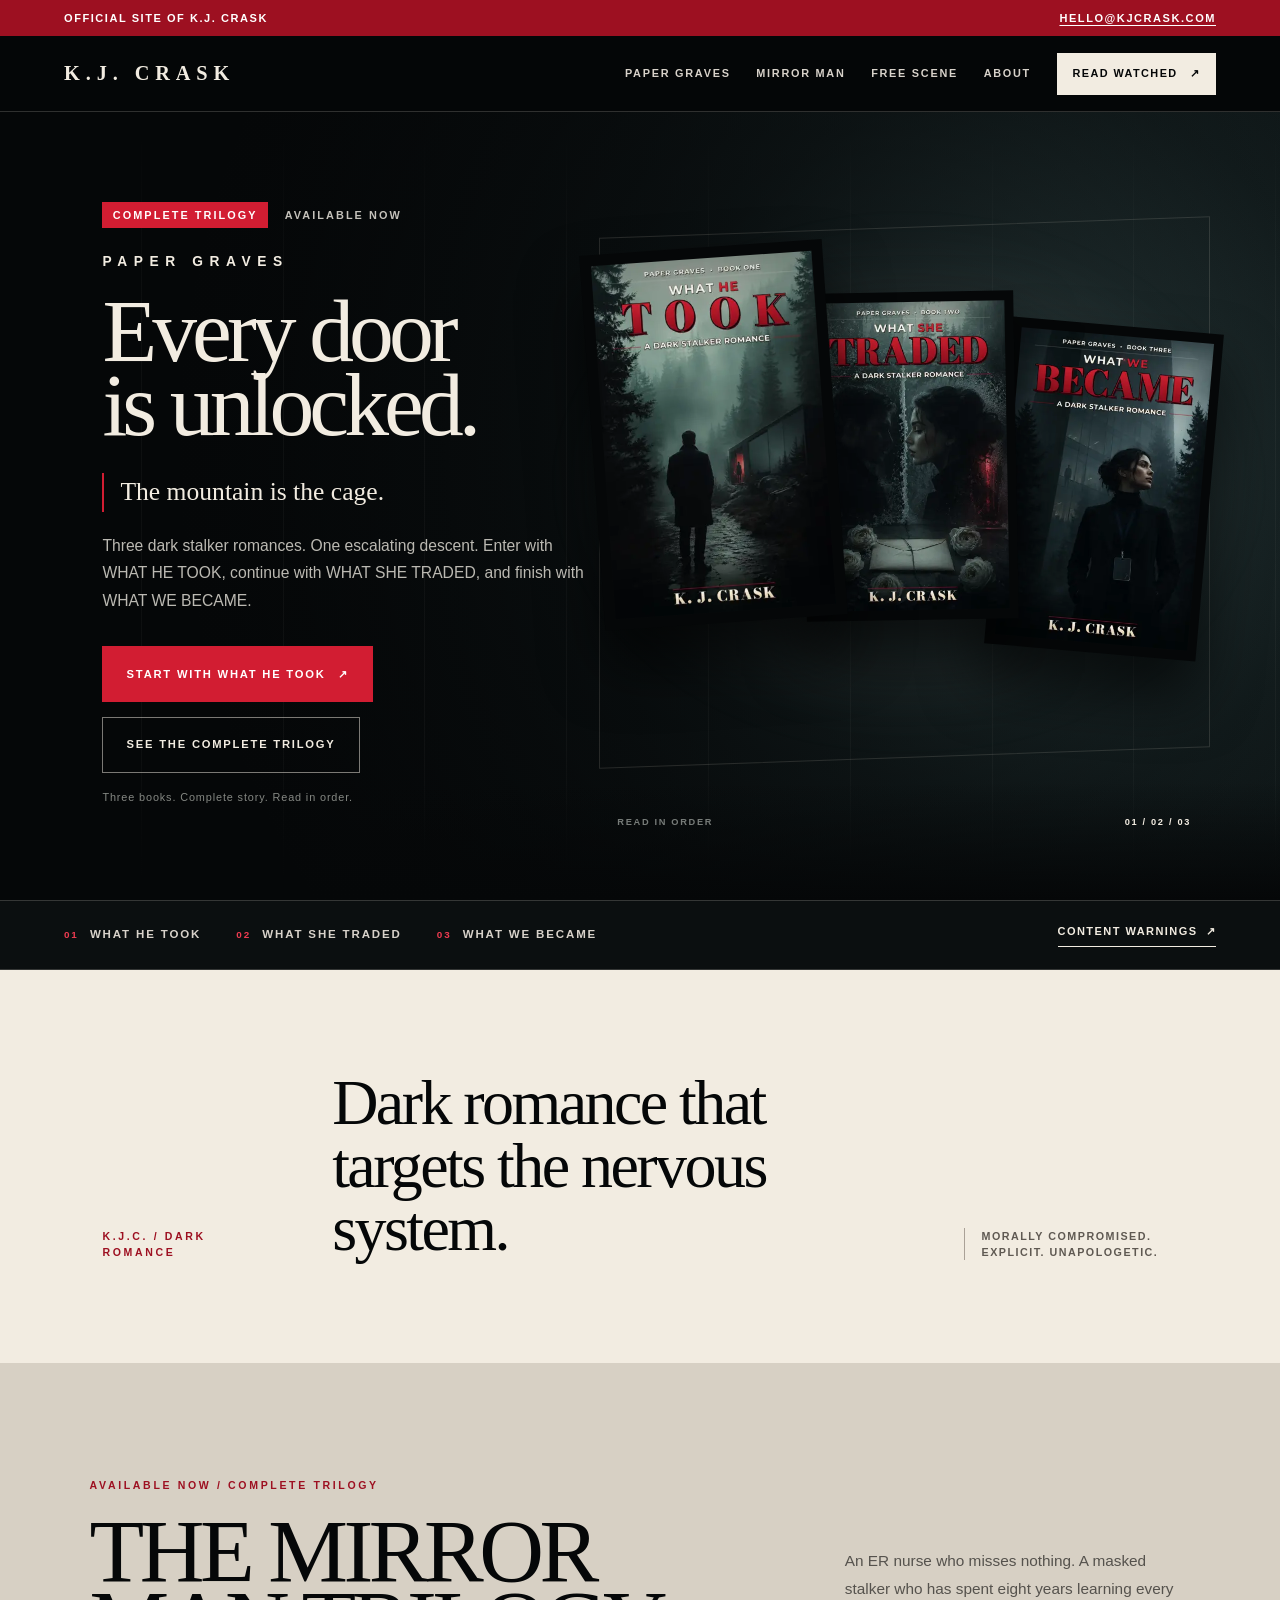
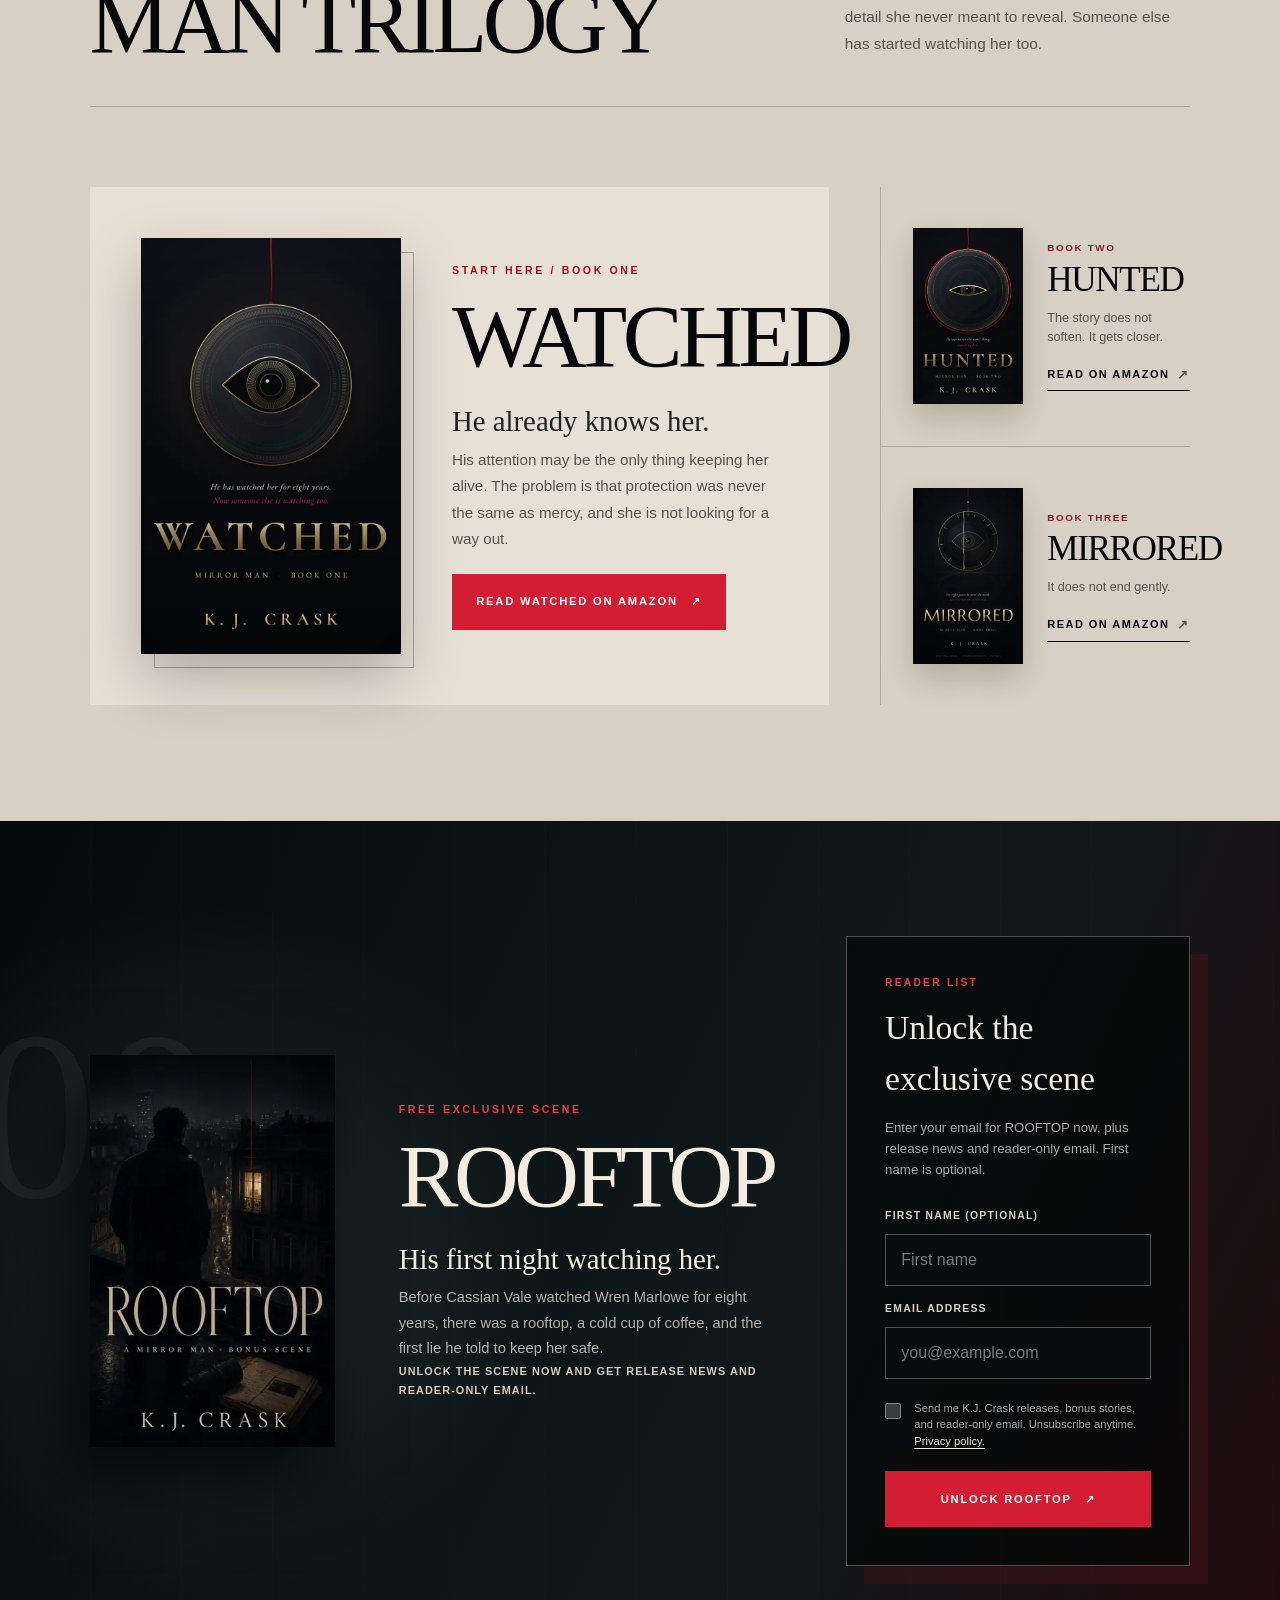
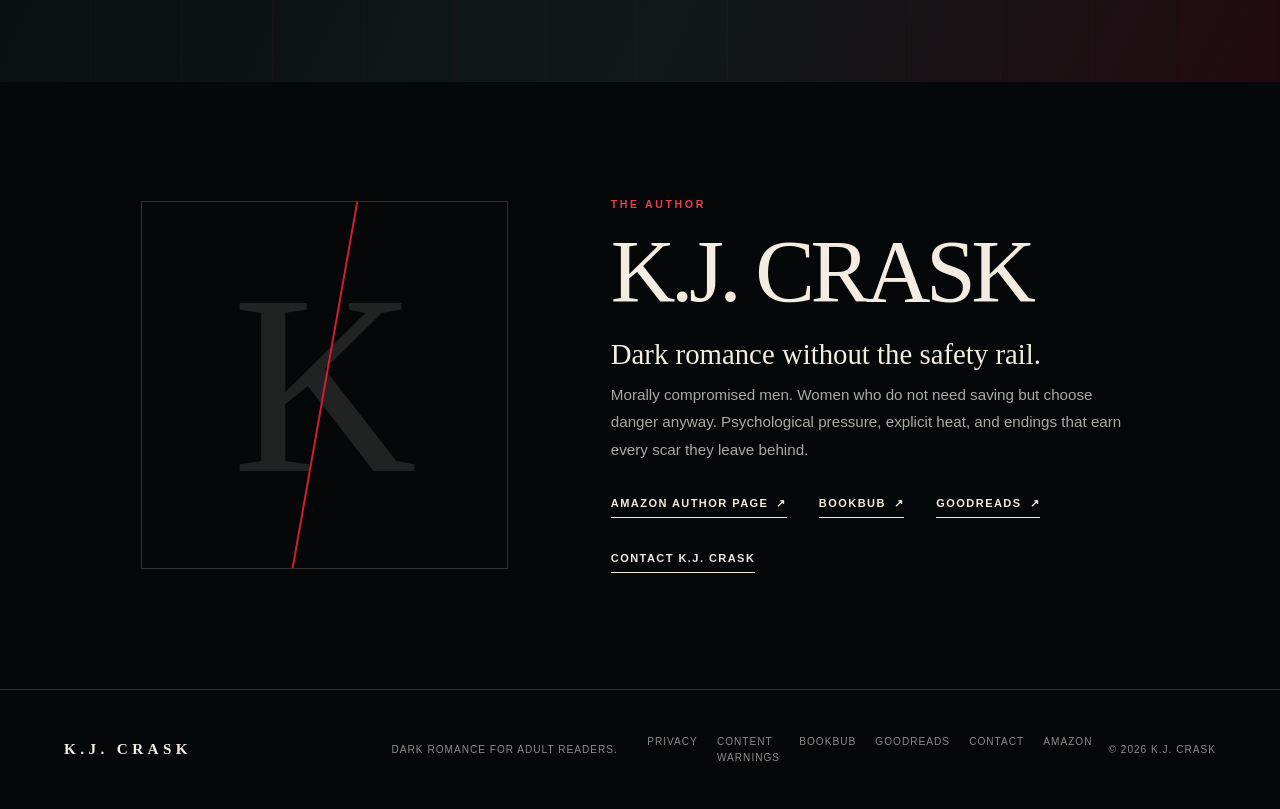
==== index.html @ 5ceb80f6 "kjcrask.com, owned build: both trilogies live, ROOFTOP signup to MailerLite, content warnings, priva" ====
<!DOCTYPE html>
<html lang="en">
<head>
<meta charset="utf-8">
<meta name="viewport" content="width=device-width, initial-scale=1">
<title>K.J. Crask | Dark Romance Author</title>
<meta name="description" content="Read Paper Graves and the complete Mirror Man trilogy by dark romance author K.J. Crask. Get the free exclusive Mirror Man scene ROOFTOP.">
<meta name="keywords" content="K.J. Crask,dark romance,stalker romance,Paper Graves,Mirror Man trilogy,WATCHED,WHAT HE TOOK">
<meta name="author" content="K.J. Crask">
<link rel="author" href="https://kjcrask.com">
<meta name="creator" content="K.J. Crask">
<meta name="publisher" content="K.J. Crask">
<meta name="format-detection" content="telephone=no">
<link rel="canonical" href="https://kjcrask.com/">
<meta property="og:title" content="K.J. Crask | Dark Romance Author">
<meta property="og:description" content="Every door is unlocked. The mountain is the cage. Enter the dark romance of K.J. Crask.">
<meta property="og:url" content="https://kjcrask.com/">
<meta property="og:site_name" content="K.J. Crask">
<meta property="og:type" content="website">
<meta property="og:image" content="https://kjcrask.com/images/web/kj-crask-social-1200x630.jpg">
<meta property="og:image:width" content="1200">
<meta property="og:image:height" content="630">
<meta property="og:image:alt" content="The Paper Graves trilogy by K.J. Crask">
<meta name="twitter:card" content="summary_large_image">
<meta name="twitter:title" content="K.J. Crask | Dark Romance Author">
<meta name="twitter:description" content="Every door is unlocked. The mountain is the cage.">
<meta name="twitter:image" content="https://kjcrask.com/images/web/kj-crask-social-1200x630.jpg">
<meta name="theme-color" content="#050708">
<meta name="color-scheme" content="dark">
<link rel="icon" href="/favicon.svg" type="image/svg+xml">
<link rel="shortcut icon" href="/favicon.svg">
<link rel="preload" as="image" imagesrcset="/images/web/paper-1-360.webp 360w, /images/web/paper-1-720.webp 720w" imagesizes="(max-width: 760px) 39vw, (max-width: 1200px) 24vw, 290px" fetchpriority="high">
<link rel="stylesheet" href="/css/site.css">
<script type="application/ld+json">
{"@context":"https://schema.org","@graph":[
{"@type":"Person","name":"K.J. Crask","url":"https://kjcrask.com","jobTitle":"Dark romance author","sameAs":["https://www.amazon.com/KJ-Crask/e/B0GSVF51K4","https://www.goodreads.com/author/show/71318446.K_J_Crask","https://www.bookbub.com/authors/k-j-crask"]},
{"@type":"WebSite","name":"K.J. Crask","url":"https://kjcrask.com"},
{"@type":"BookSeries","name":"Paper Graves","url":"https://www.amazon.com/dp/B0HFGNT8FG","author":{"@type":"Person","name":"K.J. Crask"},"hasPart":[
{"@type":"Book","name":"WHAT HE TOOK","position":1,"url":"https://www.amazon.com/dp/B0HFGVGJD4","author":{"@type":"Person","name":"K.J. Crask"}},
{"@type":"Book","name":"WHAT SHE TRADED","position":2,"url":"https://www.amazon.com/dp/B0HFNNV8XD","author":{"@type":"Person","name":"K.J. Crask"}},
{"@type":"Book","name":"WHAT WE BECAME","position":3,"url":"https://www.amazon.com/dp/B0HFNSVY29","author":{"@type":"Person","name":"K.J. Crask"}}]},
{"@type":"BookSeries","name":"The Mirror Man Trilogy","url":"https://www.amazon.com/dp/B0HCJPCK3W","author":{"@type":"Person","name":"K.J. Crask"},"hasPart":[
{"@type":"Book","name":"WATCHED","position":1,"url":"https://www.amazon.com/dp/B0H9H7CQ5Z","author":{"@type":"Person","name":"K.J. Crask"}},
{"@type":"Book","name":"HUNTED","position":2,"url":"https://www.amazon.com/dp/B0HCJY3LXG","author":{"@type":"Person","name":"K.J. Crask"}},
{"@type":"Book","name":"MIRRORED","position":3,"url":"https://www.amazon.com/dp/B0HCL2465Z","author":{"@type":"Person","name":"K.J. Crask"}}]}
]}
</script>
</head>
<body>
<a class="skip-link" href="#content">Skip to content</a>

<div class="contact-rail" aria-label="Author verification">
  <span>Official site of K.J. Crask</span>
  <a href="mailto:hello@kjcrask.com">hello@kjcrask.com</a>
</div>

<header class="site-header">
  <a class="wordmark" href="#top" aria-label="K.J. Crask home">K.J. CRASK</a>
  <nav class="desktop-nav" aria-label="Primary navigation">
    <a href="#paper-graves">Paper Graves</a>
    <a href="#mirror-man">Mirror Man</a>
    <a href="#stay-close">Free Scene</a>
    <a href="#about">About</a>
    <a class="header-cta" href="https://www.amazon.com/dp/B0H9H7CQ5Z" target="_blank" rel="noreferrer">Read WATCHED <span aria-hidden="true">&#8599;</span></a>
  </nav>
  <div class="mobile-nav">
    <button class="menu-button" type="button" aria-expanded="false" aria-controls="mobile-navigation" id="menu-button"><span>Menu</span><i aria-hidden="true"></i></button>
    <nav id="mobile-navigation" class="mobile-navigation" aria-label="Mobile navigation" hidden>
      <a href="#paper-graves">Paper Graves</a>
      <a href="#mirror-man">Mirror Man</a>
      <a href="#stay-close">Free Scene</a>
      <a href="#about">About</a>
    </nav>
  </div>
</header>

<main id="content" tabindex="-1">
  <section class="hero" id="top" aria-labelledby="hero-title">
    <div class="hero-fog" aria-hidden="true"></div>
    <div class="hero-copy">
      <p class="status-line"><span>Complete trilogy</span> Available now</p>
      <p class="series-name">PAPER GRAVES</p>
      <h1 id="hero-title">Every door<br>is unlocked.</h1>
      <p class="hero-kicker">The mountain is the cage.</p>
      <p class="hero-deck">Three dark stalker romances. One escalating descent. Enter with WHAT HE TOOK, continue with WHAT SHE TRADED, and finish with WHAT WE BECAME.</p>
      <div class="hero-actions">
        <a class="button button-primary" href="https://www.amazon.com/dp/B0HFGVGJD4" target="_blank" rel="noreferrer">Start with WHAT HE TOOK <span aria-hidden="true">&#8599;</span></a>
        <a class="button button-quiet" href="https://www.amazon.com/dp/B0HFGNT8FG" target="_blank" rel="noreferrer">See the complete trilogy</a>
      </div>
      <p class="hero-trust">Three books. Complete story. Read in order.</p>
    </div>

    <div class="cover-theatre" id="paper-graves" aria-label="Paper Graves trilogy in reading order">
      <div class="cover-theatre-rule" aria-hidden="true"></div>
      <figure class="paper-cover paper-cover-1">
        <a class="paper-cover-link" href="https://www.amazon.com/dp/B0HFGVGJD4" target="_blank" rel="noreferrer" aria-label="Read WHAT HE TOOK on Amazon">
          <div class="cover-frame"><img src="/images/web/paper-1-720.webp" srcset="/images/web/paper-1-360.webp 360w, /images/web/paper-1-720.webp 720w" sizes="(max-width: 760px) 39vw, (max-width: 1200px) 24vw, 290px" width="720" height="1152" alt="WHAT HE TOOK by K.J. Crask" loading="eager" fetchpriority="high"></div>
        </a>
        <figcaption><span>01</span>Book One</figcaption>
      </figure>
      <figure class="paper-cover paper-cover-2">
        <a class="paper-cover-link" href="https://www.amazon.com/dp/B0HFNNV8XD" target="_blank" rel="noreferrer" aria-label="Read WHAT SHE TRADED on Amazon">
          <div class="cover-frame"><img src="/images/web/paper-2-720.webp" srcset="/images/web/paper-2-360.webp 360w, /images/web/paper-2-720.webp 720w" sizes="(max-width: 760px) 39vw, (max-width: 1200px) 24vw, 290px" width="720" height="1152" alt="WHAT SHE TRADED by K.J. Crask" loading="eager"></div>
        </a>
        <figcaption><span>02</span>Book Two</figcaption>
      </figure>
      <figure class="paper-cover paper-cover-3">
        <a class="paper-cover-link" href="https://www.amazon.com/dp/B0HFNSVY29" target="_blank" rel="noreferrer" aria-label="Read WHAT WE BECAME on Amazon">
          <div class="cover-frame"><img src="/images/web/paper-3-720.webp" srcset="/images/web/paper-3-360.webp 360w, /images/web/paper-3-720.webp 720w" sizes="(max-width: 760px) 39vw, (max-width: 1200px) 24vw, 290px" width="720" height="1152" alt="WHAT WE BECAME by K.J. Crask" loading="eager"></div>
        </a>
        <figcaption><span>03</span>Book Three</figcaption>
      </figure>
      <p class="order-note">Read in order
        <span aria-hidden="true">01 / 02 / 03</span>
      </p>
    </div>
  </section>

  <section class="series-index" aria-label="Paper Graves reading order">
    <ol>
      <li><span>01</span><a href="https://www.amazon.com/dp/B0HFGVGJD4" target="_blank" rel="noreferrer">WHAT HE TOOK</a></li>
      <li><span>02</span><a href="https://www.amazon.com/dp/B0HFNNV8XD" target="_blank" rel="noreferrer">WHAT SHE TRADED</a></li>
      <li><span>03</span><a href="https://www.amazon.com/dp/B0HFNSVY29" target="_blank" rel="noreferrer">WHAT WE BECAME</a></li>
    </ol>
    <a class="text-link" href="/content-warnings/">Content warnings <span aria-hidden="true">&#8599;</span></a>
  </section>

  <section class="brand-break" aria-label="K.J. Crask fiction">
    <p class="micro-label">K.J.C. / Dark romance</p>
    <p>Dark romance that targets the nervous system.</p>
    <span>Morally compromised. Explicit. Unapologetic.</span>
  </section>

  <section class="mirror" id="mirror-man" aria-labelledby="mirror-title">
    <div class="section-heading">
      <div>
        <p class="micro-label">Available now / Complete trilogy</p>
        <h2 id="mirror-title">THE MIRROR<br>MAN TRILOGY</h2>
      </div>
      <p>An ER nurse who misses nothing. A masked stalker who has spent eight years learning every detail she never meant to reveal. Someone else has started watching her too.</p>
    </div>

    <div class="mirror-layout">
      <article class="watched-feature">
        <a class="watched-cover" href="https://www.amazon.com/dp/B0H9H7CQ5Z" target="_blank" rel="noreferrer" aria-label="Read WATCHED on Amazon">
          <img src="/images/web/watched-720.webp" srcset="/images/web/watched-360.webp 360w, /images/web/watched-720.webp 720w" sizes="(max-width: 760px) 65vw, 370px" width="720" height="1152" alt="WATCHED by K.J. Crask" loading="lazy">
        </a>
        <div class="watched-copy">
          <p class="micro-label">Start here / Book one</p>
          <h3>WATCHED</h3>
          <p class="watched-hook">He already knows her.</p>
          <p>His attention may be the only thing keeping her alive. The problem is that protection was never the same as mercy, and she is not looking for a way out.</p>
          <a class="button button-primary" href="https://www.amazon.com/dp/B0H9H7CQ5Z" target="_blank" rel="noreferrer">Read WATCHED on Amazon <span aria-hidden="true">&#8599;</span></a>
        </div>
      </article>

      <div class="continuation" aria-label="Continue the Mirror Man trilogy">
        <article class="continuation-book">
          <a href="https://www.amazon.com/dp/B0HCJY3LXG" target="_blank" rel="noreferrer" aria-label="Read HUNTED on Amazon">
            <img src="/images/web/hunted-360.webp" srcset="/images/web/hunted-360.webp 360w, /images/web/hunted-720.webp 720w" sizes="(max-width: 760px) 42vw, 220px" width="360" height="576" alt="HUNTED by K.J. Crask" loading="lazy">
          </a>
          <div>
            <p>Book Two</p>
            <h3>HUNTED</h3>
            <span>The story does not soften. It gets closer.</span>
            <a class="text-link" href="https://www.amazon.com/dp/B0HCJY3LXG" target="_blank" rel="noreferrer">Read on Amazon <span aria-hidden="true">&#8599;</span></a>
          </div>
        </article>
        <article class="continuation-book">
          <a href="https://www.amazon.com/dp/B0HCL2465Z" target="_blank" rel="noreferrer" aria-label="Read MIRRORED on Amazon">
            <img src="/images/web/mirrored-360.webp" srcset="/images/web/mirrored-360.webp 360w, /images/web/mirrored-720.webp 720w" sizes="(max-width: 760px) 42vw, 220px" width="360" height="576" alt="MIRRORED by K.J. Crask" loading="lazy">
          </a>
          <div>
            <p>Book Three</p>
            <h3>MIRRORED</h3>
            <span>It does not end gently.</span>
            <a class="text-link" href="https://www.amazon.com/dp/B0HCL2465Z" target="_blank" rel="noreferrer">Read on Amazon <span aria-hidden="true">&#8599;</span></a>
          </div>
        </article>
      </div>
    </div>
  </section>

  <section class="reader-magnet" id="stay-close" aria-labelledby="rooftop-title">
    <div class="magnet-art">
      <span class="magnet-number" aria-hidden="true">00</span>
      <img src="/images/web/rooftop-720.webp" srcset="/images/web/rooftop-360.webp 360w, /images/web/rooftop-720.webp 720w" sizes="(max-width: 760px) 62vw, 330px" width="720" height="1152" alt="ROOFTOP, an exclusive Mirror Man scene by K.J. Crask" loading="lazy">
    </div>
    <div class="magnet-copy">
      <p class="micro-label">Free exclusive scene</p>
      <h2 id="rooftop-title">ROOFTOP</h2>
      <p class="magnet-lead">His first night watching her.</p>
      <p>Before Cassian Vale watched Wren Marlowe for eight years, there was a rooftop, a cold cup of coffee, and the first lie he told to keep her safe.</p>
      <p class="magnet-note">Unlock the scene now and get release news and reader-only email.</p>
    </div>

    <div class="signup-shell">
      <div class="row-form" id="signup-form-block">
        <span class="form-label">Reader list</span>
        <strong>Unlock the exclusive scene</strong>
        <p class="form-intro">Enter your email for ROOFTOP now, plus release news and reader-only email. First name is optional.</p>
        <form class="reader-form" id="reader-form" action="https://assets.mailerlite.com/jsonp/2176883/forms/192817568428328088/subscribe" method="post" aria-label="Get the ROOFTOP bonus scene">
          <input type="hidden" name="ml-submit" value="1">
          <input type="hidden" name="anticsrf" value="true">
          <label for="reader-name">First name <span aria-hidden="true">(optional)</span></label>
          <input id="reader-name" name="fields[name]" type="text" placeholder="First name" autocomplete="given-name" maxlength="100">
          <label for="reader-email">Email address</label>
          <input id="reader-email" name="fields[email]" type="email" placeholder="you@example.com" autocomplete="email" inputmode="email" maxlength="254" required>
          <label class="honeypot" aria-hidden="true">Leave this field empty
            <input name="website" type="text" tabindex="-1" autocomplete="off">
          </label>
          <label class="consent-row">
            <input name="consent" type="checkbox" value="yes" required>
            <span>Send me K.J. Crask releases, bonus stories, and reader-only email. Unsubscribe anytime. <a href="/privacy/">Privacy policy.</a></span>
          </label>
          <p class="form-error" role="alert" id="form-error" hidden></p>
          <button class="button button-primary form-button" type="submit" id="form-button">Unlock ROOFTOP <span aria-hidden="true">&#8599;</span></button>
        </form>
      </div>
      <div class="row-success" id="signup-success" role="status" aria-live="polite" tabindex="-1" hidden>
        <span class="form-label">Access unlocked</span>
        <strong>You&#8217;re in.</strong>
        <p>ROOFTOP is ready below. We also sent you one email: open it and confirm your address so release news reaches you.</p>
        <a class="button button-primary" href="https://dl.bookfunnel.com/3jmhy2s88u" target="_blank" rel="noreferrer">Read ROOFTOP <span aria-hidden="true">&#8599;</span></a>
      </div>
    </div>
  </section>

  <section class="about" id="about" aria-labelledby="about-title">
    <div class="author-mark" aria-hidden="true"><span>K</span><i></i></div>
    <div class="about-copy">
      <p class="micro-label">The author</p>
      <h2 id="about-title">K.J. CRASK</h2>
      <p class="about-lead">Dark romance without the safety rail.</p>
      <p>Morally compromised men. Women who do not need saving but choose danger anyway. Psychological pressure, explicit heat, and endings that earn every scar they leave behind.</p>
      <div class="about-links">
        <a class="text-link" href="https://www.amazon.com/KJ-Crask/e/B0GSVF51K4" target="_blank" rel="noreferrer">Amazon author page <span aria-hidden="true">&#8599;</span></a>
        <a class="text-link" href="https://www.bookbub.com/authors/k-j-crask" target="_blank" rel="noreferrer">BookBub <span aria-hidden="true">&#8599;</span></a>
        <a class="text-link" href="https://www.goodreads.com/author/show/71318446.K_J_Crask" target="_blank" rel="noreferrer">Goodreads <span aria-hidden="true">&#8599;</span></a>
        <a class="text-link" href="mailto:hello@kjcrask.com">Contact K.J. Crask</a>
      </div>
    </div>
  </section>
</main>

<footer>
  <a class="wordmark" href="#top">K.J. CRASK</a>
  <p>Dark romance for adult readers.</p>
  <nav aria-label="Footer navigation">
    <a href="/privacy/">Privacy</a>
    <a href="/content-warnings/">Content warnings</a>
    <a href="https://www.bookbub.com/authors/k-j-crask" target="_blank" rel="noreferrer">BookBub</a>
    <a href="https://www.goodreads.com/author/show/71318446.K_J_Crask" target="_blank" rel="noreferrer">Goodreads</a>
    <a href="mailto:hello@kjcrask.com">Contact</a>
    <a href="https://www.amazon.com/KJ-Crask/e/B0GSVF51K4" target="_blank" rel="noreferrer">Amazon</a>
  </nav>
  <p>&#169; <span id="year">2026</span> K.J. Crask</p>
</footer>

<a class="mobile-buy" href="https://www.amazon.com/dp/B0H9H7CQ5Z" target="_blank" rel="noreferrer">Read WATCHED <span aria-hidden="true">&#8599;</span></a>

<script src="/js/site.js" defer></script>
</body>
</html>
---- css/site.css ----
/*! tailwindcss v4.2.1 | MIT License | https://tailwindcss.com */
@layer theme{:root,:host{--font-sans:ui-sans-serif, system-ui, sans-serif, "Apple Color Emoji", "Segoe UI Emoji", "Segoe UI Symbol", "Noto Color Emoji";--font-mono:ui-monospace, SFMono-Regular, Menlo, Monaco, Consolas, "Liberation Mono", "Courier New", monospace;--spacing:.25rem;--default-font-family:var(--font-sans);--default-mono-font-family:var(--font-mono)}}@layer base{*,:after,:before,::backdrop{box-sizing:border-box;border:0 solid;margin:0;padding:0}::file-selector-button{box-sizing:border-box;border:0 solid;margin:0;padding:0}html,:host{-webkit-text-size-adjust:100%;tab-size:4;line-height:1.5;font-family:var(--default-font-family,ui-sans-serif, system-ui, sans-serif, "Apple Color Emoji", "Segoe UI Emoji", "Segoe UI Symbol", "Noto Color Emoji");font-feature-settings:var(--default-font-feature-settings,normal);font-variation-settings:var(--default-font-variation-settings,normal);-webkit-tap-highlight-color:transparent}hr{height:0;color:inherit;border-top-width:1px}abbr:where([title]){-webkit-text-decoration:underline dotted;text-decoration:underline dotted}h1,h2,h3,h4,h5,h6{font-size:inherit;font-weight:inherit}a{color:inherit;-webkit-text-decoration:inherit;-webkit-text-decoration:inherit;-webkit-text-decoration:inherit;-webkit-text-decoration:inherit;text-decoration:inherit}b,strong{font-weight:bolder}code,kbd,samp,pre{font-family:var(--default-mono-font-family,ui-monospace, SFMono-Regular, Menlo, Monaco, Consolas, "Liberation Mono", "Courier New", monospace);font-feature-settings:var(--default-mono-font-feature-settings,normal);font-variation-settings:var(--default-mono-font-variation-settings,normal);font-size:1em}small{font-size:80%}sub,sup{vertical-align:baseline;font-size:75%;line-height:0;position:relative}sub{bottom:-.25em}sup{top:-.5em}table{text-indent:0;border-color:inherit;border-collapse:collapse}:-moz-focusring{outline:auto}progress{vertical-align:baseline}summary{display:list-item}ol,ul,menu{list-style:none}img,svg,video,canvas,audio,iframe,embed,object{vertical-align:middle;display:block}img,video{max-width:100%;height:auto}button,input,select,optgroup,textarea{font:inherit;font-feature-settings:inherit;font-variation-settings:inherit;letter-spacing:inherit;color:inherit;opacity:1;background-color:#0000;border-radius:0}::file-selector-button{font:inherit;font-feature-settings:inherit;font-variation-settings:inherit;letter-spacing:inherit;color:inherit;opacity:1;background-color:#0000;border-radius:0}:where(select:is([multiple],[size])) optgroup{font-weight:bolder}:where(select:is([multiple],[size])) optgroup option{padding-inline-start:20px}::file-selector-button{margin-inline-end:4px}::placeholder{opacity:1}@supports (not ((-webkit-appearance:-apple-pay-button))) or (contain-intrinsic-size:1px){::placeholder{color:currentColor}@supports (color:color-mix(in lab, red, red)){::placeholder{color:color-mix(in oklab, currentcolor 50%, transparent)}}}textarea{resize:vertical}::-webkit-search-decoration{-webkit-appearance:none}::-webkit-date-and-time-value{min-height:1lh;text-align:inherit}::-webkit-datetime-edit{display:inline-flex}::-webkit-datetime-edit-fields-wrapper{padding:0}::-webkit-datetime-edit{padding-block:0}::-webkit-datetime-edit-year-field{padding-block:0}::-webkit-datetime-edit-month-field{padding-block:0}::-webkit-datetime-edit-day-field{padding-block:0}::-webkit-datetime-edit-hour-field{padding-block:0}::-webkit-datetime-edit-minute-field{padding-block:0}::-webkit-datetime-edit-second-field{padding-block:0}::-webkit-datetime-edit-millisecond-field{padding-block:0}::-webkit-datetime-edit-meridiem-field{padding-block:0}::-webkit-calendar-picker-indicator{line-height:1}:-moz-ui-invalid{box-shadow:none}button,input:where([type=button],[type=reset],[type=submit]){appearance:button}::file-selector-button{appearance:button}::-webkit-inner-spin-button{height:auto}::-webkit-outer-spin-button{height:auto}[hidden]:where(:not([hidden=until-found])){display:none!important}}@layer components;@layer utilities{.visible{visibility:visible}.relative{position:relative}.start{inset-inline-start:var(--spacing)}.end{inset-inline-end:var(--spacing)}.hidden{display:none}.table{display:table}}:root{--ink:#050708;--ink-2:#0b0f10;--ink-3:#121819;--ivory:#f2ece1;--paper:#d9d2c6;--smoke:#a9aaa3;--teal:#748f8e;--red:#d21d32;--red-hot:#ed3b50;--line:#f2ece12e;--line-dark:#05070833;--display:"Iowan Old Style", "Bodoni 72", Didot, Baskerville, Georgia, "Noto Serif", serif;--sans:"Avenir Next", "Segoe UI", Arial, sans-serif}*{box-sizing:border-box}html{background:var(--ink);scroll-behavior:smooth}body{background:var(--ink);color:var(--ivory);font-family:var(--sans);min-width:320px;margin:0}a{color:inherit;text-decoration:none}img{max-width:100%;height:auto;display:block}button,input,textarea,select{font:inherit}button{color:inherit}::selection{background:var(--red);color:#fff}section[id]{scroll-margin-top:82px}:focus-visible{outline:2px solid var(--ivory);outline-offset:4px;box-shadow:0 0 0 6px var(--red)}.skip-link{background:var(--ivory);color:var(--ink);z-index:200;padding:.8rem 1rem;font-weight:800;position:fixed;top:-120px;left:1rem}.skip-link:focus{top:1rem}.contact-rail{color:#fff;letter-spacing:.14em;text-transform:uppercase;background:#9d1021;justify-content:space-between;align-items:center;height:36px;padding:0 5vw;font-size:.69rem;font-weight:750;display:flex}.contact-rail a{text-underline-offset:.2rem;text-decoration:underline}.site-header{-webkit-backdrop-filter:blur(18px);backdrop-filter:blur(18px);border-bottom:1px solid var(--line);z-index:70;background:#050708e6;justify-content:space-between;align-items:center;height:76px;padding:0 5vw;display:flex;position:sticky;top:0}.wordmark{font-family:var(--display);letter-spacing:.29em;white-space:nowrap;font-size:1.27rem;font-weight:600}.desktop-nav{align-items:center;gap:clamp(1rem,2vw,2.4rem);display:flex}.desktop-nav>a:not(.header-cta){color:#d8d2ca;letter-spacing:.16em;text-transform:uppercase;font-size:.68rem;font-weight:700}.desktop-nav>a:not(.header-cta):hover{color:#fff}.header-cta{background:var(--ivory);color:var(--ink);letter-spacing:.13em;text-transform:uppercase;align-items:center;gap:.75rem;min-height:42px;padding:0 1rem;font-size:.68rem;font-weight:800;display:inline-flex}.header-cta:hover{background:var(--red);color:#fff}.mobile-nav{display:none;position:relative}.button{cursor:pointer;letter-spacing:.16em;text-transform:uppercase;border:1px solid #0000;justify-content:center;align-items:center;gap:.8rem;min-height:56px;padding:0 1.45rem;font-size:.7rem;font-weight:800;transition:background .18s,border-color .18s,color .18s,transform .18s;display:inline-flex}.button-primary{background:var(--red);color:#fff}.button-primary:hover{background:#c6152a;transform:translateY(-2px)}.button-quiet{color:var(--ivory);border-color:#f2ece180}.button-quiet:hover{background:var(--ivory);color:var(--ink)}.text-link{letter-spacing:.13em;text-transform:uppercase;border-bottom:1px solid;gap:.5rem;padding-bottom:.35rem;font-size:.69rem;font-weight:800;display:inline-flex}.text-link:hover{color:var(--red-hot)}.micro-label{color:var(--red-hot);letter-spacing:.25em;text-transform:uppercase;margin:0;font-size:.66rem;font-weight:800}.hero{background:linear-gradient(90deg,#050708f5 0%,#050708b3 50%,#05070833 100%),radial-gradient(circle at 79% 42%,#334849 0%,#152021 32%,#050708 75%);grid-template-columns:minmax(400px,.88fr) minmax(540px,1.12fr);min-height:calc(100svh - 112px);padding:clamp(3.5rem,7vh,6.5rem) 5vw clamp(3rem,7vh,6rem) 8vw;display:grid;position:relative;overflow:hidden}.hero:before{content:"";pointer-events:none;background:repeating-linear-gradient(90deg,#0000 0 11vw,#f2ece10a 11vw calc(11vw + 1px));position:absolute;inset:0;-webkit-mask-image:linear-gradient(#0000,#000 25% 80%,#0000);mask-image:linear-gradient(#0000,#000 25% 80%,#0000)}.hero:after{background:linear-gradient(0deg, var(--ink) 0%, transparent 15%);content:"";pointer-events:none;position:absolute;inset:0}.hero-fog{filter:blur(22px);background:radial-gradient(#c0d9d42e,#0000 66%);width:58%;height:70%;position:absolute;top:12%;right:0}.hero-copy{z-index:3;align-self:center;max-width:660px;position:relative}.status-line{color:#c5c2bb;letter-spacing:.19em;text-transform:uppercase;margin:0 0 1.8rem;font-size:.68rem;font-weight:700}.status-line span{background:var(--red);color:#fff;margin-right:.75rem;padding:.42rem .65rem}.series-name{letter-spacing:.48em;margin:0 0 1.35rem;font-size:.86rem;font-weight:800}.hero h1{font-family:var(--display);letter-spacing:-.055em;text-wrap:balance;margin:0;font-size:clamp(4.3rem,7vw,7.9rem);font-weight:400;line-height:.82}.hero-kicker{border-left:2px solid var(--red);font-family:var(--display);margin:2rem 0 1.25rem;padding-left:1rem;font-size:clamp(1.35rem,2vw,2rem)}.hero-deck{color:#bbb9b2;max-width:560px;margin:0;font-size:.98rem;line-height:1.75}.hero-actions{flex-wrap:wrap;gap:.9rem;margin-top:2rem;display:flex}.hero-trust{color:#858883;letter-spacing:.08em;margin:1rem 0 0;font-size:.68rem}.cover-theatre{z-index:2;align-self:center;height:min(690px,72vh);min-height:565px;position:relative}.cover-theatre-rule{border:1px solid #f2ece121;position:absolute;inset:7% 1% 11%;transform:skewY(-2deg)}.paper-cover{width:36%;margin:0;position:absolute}.paper-cover-1{z-index:3;width:39%;top:10%;left:0;transform:rotate(-4deg)}.paper-cover-2{z-index:2;width:34%;top:17%;left:34%;transform:rotate(-1deg)}.paper-cover-3{z-index:1;width:34%;top:22%;left:65%;transform:rotate(5deg)}.cover-frame{background:#050708;padding:4.5%;box-shadow:0 35px 60px #000000a8}.cover-frame img{aspect-ratio:5/8;object-fit:cover;width:100%}.paper-cover figcaption{clip-path:inset(50%);white-space:nowrap;width:1px;height:1px;position:absolute;overflow:hidden}.order-note{color:#777c79;letter-spacing:.18em;text-transform:uppercase;justify-content:space-between;margin:0;font-size:.58rem;font-weight:700;display:flex;position:absolute;bottom:0;left:4%;right:4%}.order-note span{color:var(--ivory)}.brand-break{background:var(--ivory);color:var(--ink);grid-template-columns:.7fr 2.4fr .9fr;align-items:end;gap:clamp(2rem,5vw,6rem);padding:clamp(4rem,8vw,7.5rem) 8vw;display:grid}.brand-break>p:nth-child(2){font-family:var(--display);letter-spacing:-.04em;margin:0;font-size:clamp(2.7rem,5vw,5.9rem);line-height:.98}.brand-break>span{color:#5f5952;letter-spacing:.14em;text-transform:uppercase;border-left:1px solid #aaa197;padding-left:1rem;font-size:.67rem;font-weight:700}.brand-break .micro-label,.mirror .micro-label{color:#9d1021}.brand-break :focus-visible,.mirror :focus-visible{outline-color:var(--ink)}.mirror{color:var(--ink);background:#d7d0c4;padding:clamp(5rem,9vw,9rem) 7vw}.section-heading{border-bottom:1px solid var(--line-dark);grid-template-columns:1.6fr .8fr;align-items:end;gap:5vw;max-width:1480px;margin:0 auto 5rem;padding-bottom:3rem;display:grid}.section-heading h2{font-family:var(--display);letter-spacing:-.05em;margin:1.3rem 0 0;font-size:clamp(4rem,7vw,8.4rem);font-weight:400;line-height:.8}.section-heading>p{color:#55524d;margin:0;font-size:.96rem;line-height:1.8}.mirror-layout{grid-template-columns:minmax(590px,1.55fr) minmax(310px,.65fr);gap:clamp(2rem,4vw,5rem);max-width:1480px;margin:0 auto;display:grid}.watched-feature{background:#e7e0d5;grid-template-columns:minmax(260px,.75fr) minmax(280px,1fr);align-items:center;gap:clamp(2rem,4vw,5rem);padding:clamp(1.5rem,4vw,4.4rem);display:grid}.watched-cover{display:block;position:relative}.watched-cover:after{content:"";z-index:0;border:1px solid #0507084d;position:absolute;inset:.85rem -.85rem -.85rem .85rem}.watched-cover img{z-index:1;width:100%;position:relative;box-shadow:0 25px 55px #120c0a40}.watched-copy{z-index:2;position:relative}.watched-copy h3{font-family:var(--display);letter-spacing:-.05em;margin:1.4rem 0 1.6rem;font-size:clamp(4.2rem,7vw,8rem);font-weight:400;line-height:.78}.watched-hook{font-family:var(--display);color:#1e2322!important;font-size:1.8rem!important}.watched-copy>p:not(.micro-label){color:#55524d;font-size:.95rem;line-height:1.75}.watched-copy .button{margin-top:1.3rem}.continuation{border-left:1px solid var(--line-dark);display:grid}.continuation-book{grid-template-columns:minmax(110px,.72fr) minmax(0,1fr);align-items:center;gap:1.5rem;min-width:0;padding:1.5rem 0 1.5rem 2rem;display:grid}.continuation-book>*{min-width:0}.continuation-book+.continuation-book{border-top:1px solid var(--line-dark)}.continuation-book>a{box-shadow:0 14px 28px #120c0a2e}.continuation-book img{width:100%}.continuation-book p{color:#8d1825;letter-spacing:.16em;text-transform:uppercase;margin:0;font-size:.62rem;font-weight:800}.continuation-book h3{font-family:var(--display);letter-spacing:-.04em;margin:.5rem 0 .8rem;font-size:clamp(2.2rem,2.7vw,3.4rem);font-weight:400;line-height:.9}.continuation-book span{color:#55524d;font-size:.79rem;line-height:1.5;display:block}.continuation-book .text-link{margin-top:1.2rem}.reader-magnet{background:radial-gradient(circle at 16%,#5c79783d,#0000 30%),linear-gradient(115deg,#070a0b 0%,#11191a 62%,#210a0f 100%);grid-template-columns:minmax(230px,.64fr) minmax(290px,1fr) minmax(330px,.9fr);gap:clamp(2rem,5vw,5.5rem);padding:clamp(5rem,9vw,9rem) 7vw;display:grid;position:relative;overflow:hidden}.reader-magnet:before{content:"";pointer-events:none;background:repeating-linear-gradient(90deg,#0000 0 90px,#d21d3214 91px);position:absolute;inset:0}.magnet-art{z-index:1;place-self:center;max-width:330px;position:relative}.magnet-art img{z-index:2;position:relative;box-shadow:-22px 30px 65px #000000b8}.magnet-number{color:#f2ece10f;font-family:var(--display);z-index:0;font-size:15rem;line-height:1;position:absolute;top:-15%;left:-46%}.magnet-copy{z-index:2;align-self:center;position:relative}.magnet-copy h2,.about-copy h2{font-family:var(--display);letter-spacing:-.05em;margin:1.35rem 0;font-size:clamp(4.3rem,7vw,8.3rem);font-weight:400;line-height:.82}.magnet-lead,.about-lead{font-family:var(--display);color:var(--ivory)!important;font-size:1.8rem!important}.magnet-copy>p:not(.micro-label){color:#b5b1aa;max-width:570px;font-size:.92rem;line-height:1.75}.magnet-note{letter-spacing:.1em;text-transform:uppercase;font-weight:800;color:#d2cbc1!important;font-size:.68rem!important}.signup-shell{z-index:2;background:#050708b8;border:1px solid #f2ece14d;align-self:center;padding:clamp(1.5rem,3vw,2.6rem);position:relative;box-shadow:18px 18px #d21d321a}.form-label{color:var(--red-hot);letter-spacing:.22em;text-transform:uppercase;font-size:.64rem;font-weight:800;display:block}.signup-shell strong{font-family:var(--display);margin:.8rem 0;font-size:2.1rem;font-weight:400;display:block}.form-intro,.row-success p{color:#a7aaa5;margin:0;font-size:.83rem;line-height:1.6}.reader-form{gap:.66rem;margin-top:1.4rem;display:grid}.reader-form>label:not(.consent-row):not(.honeypot){color:#dad4ca;letter-spacing:.12em;text-transform:uppercase;margin-top:.3rem;font-size:.65rem;font-weight:700}.reader-form input[type=text],.reader-form input[type=email]{appearance:none;color:var(--ivory);background:#090c0d;border:1px solid #f2ece14d;border-radius:0;width:100%;min-height:51px;padding:.8rem .95rem}.reader-form input::placeholder{color:#777a77}.reader-form input:focus{border-color:var(--ivory);outline:1px solid var(--ivory);outline-offset:0}.consent-row{color:#a7aaa5;grid-template-columns:18px 1fr;align-items:start;gap:.7rem;margin:.65rem 0;font-size:.7rem;line-height:1.5;display:grid}.consent-row input{accent-color:var(--red);width:16px;height:16px;margin-top:.2rem}.consent-row a{color:var(--ivory);text-underline-offset:.18rem;text-decoration:underline}.form-button{width:100%}.form-button:disabled{cursor:wait;opacity:.68;transform:none}.form-error{color:#ff9ba7;margin:.2rem 0;font-size:.75rem;line-height:1.5}.honeypot{position:absolute;left:-9999px}.row-success{min-height:260px;padding-top:1.5rem}.row-success .button{margin-top:1.5rem}.about{background:var(--ink);grid-template-columns:.8fr 1.15fr;align-items:center;gap:8vw;padding:clamp(5rem,9vw,9rem) 11vw;display:grid}.author-mark{aspect-ratio:1;border:1px solid var(--line);justify-content:center;align-items:center;max-width:500px;display:flex;position:relative;overflow:hidden}.author-mark span{color:#f2ece11f;font-family:var(--display);font-size:clamp(9rem,20vw,20rem);line-height:1}.author-mark i{background:var(--red);width:2px;height:130%;position:absolute;transform:rotate(10deg)}.about-copy{max-width:680px}.about-copy>p:not(.micro-label){color:#aaa9a3;font-size:.95rem;line-height:1.8}.about-links{flex-wrap:wrap;gap:2rem;margin-top:2rem;display:flex}footer{border-top:1px solid var(--line);color:#8c8d88;letter-spacing:.1em;text-transform:uppercase;grid-template-columns:1.3fr 1fr 1.2fr auto;align-items:center;gap:1rem;padding:2.8rem 5vw;font-size:.63rem;display:grid}footer p{margin:0}footer .wordmark{color:var(--ivory);font-size:.95rem}footer nav{gap:1.2rem;display:flex}footer nav a:hover{color:var(--ivory)}.mobile-buy{display:none}.legal-page{background:var(--ivory);color:var(--ink);min-height:100vh;padding:7rem max(7vw,50vw - 450px)}.legal-page .wordmark{margin-bottom:5rem;display:inline-block}.legal-page h1{font-family:var(--display);letter-spacing:-.05em;margin:0 0 2rem;font-size:clamp(4rem,8vw,7rem);font-weight:400}.legal-page h2{font-family:var(--display);margin-top:2.5rem;font-size:2rem;font-weight:400}.legal-page p,.legal-page li{color:#4e4b46;line-height:1.75}.legal-page a{text-underline-offset:.2rem;text-decoration:underline}@media (width<=1180px){.desktop-nav{gap:1.1rem}.desktop-nav>a:not(.header-cta){font-size:.62rem}.hero{grid-template-columns:minmax(360px,.85fr) minmax(480px,1.15fr);padding-left:5vw}.mirror-layout{grid-template-columns:1fr}.continuation{border-left:0;border-top:1px solid var(--line-dark);grid-template-columns:1fr 1fr}.continuation-book+.continuation-book{border-left:1px solid var(--line-dark);border-top:0}.reader-magnet{grid-template-columns:minmax(210px,.65fr) minmax(310px,1fr)}.signup-shell{grid-column:1/-1;justify-self:center;width:100%;max-width:620px}}@media (width<=1020px){.desktop-nav{display:none}.mobile-nav{display:block}.menu-button{cursor:pointer;letter-spacing:.16em;text-transform:uppercase;background:0 0;border:0;align-items:center;gap:.8rem;padding:.8rem 0;font-size:.68rem;font-weight:800;display:flex}.menu-button i{background:var(--red);width:24px;height:2px;display:block;position:relative}.mobile-navigation{border:1px solid var(--line);background:#080b0c;min-width:230px;padding:.7rem;display:grid;position:absolute;top:54px;right:0;box-shadow:0 24px 50px #0000008c}.mobile-navigation[hidden]{display:none}.mobile-navigation a{border-bottom:1px solid var(--line);font-family:var(--display);padding:.8rem;font-size:1.35rem}.mobile-navigation a:last-child{border:0}.hero{grid-template-columns:1fr;padding:5rem 7vw 3rem}.hero-copy{max-width:720px}.cover-theatre{height:620px;min-height:0;margin-top:2rem}.paper-cover,.paper-cover-1,.paper-cover-2,.paper-cover-3{width:35%}.brand-break{grid-template-columns:1fr}.brand-break>span{max-width:330px}.section-heading{grid-template-columns:1fr;align-items:start}.watched-feature{grid-template-columns:minmax(230px,.7fr) 1fr}.reader-magnet{grid-template-columns:minmax(210px,.7fr) 1fr}.about{padding-left:7vw;padding-right:7vw}footer{grid-template-columns:1fr 1fr}}@media (width<=760px){.continuation{grid-template-columns:1fr}.continuation-book+.continuation-book{border-left:0;border-top:1px solid var(--line-dark)}}@media (width<=650px){body{padding-bottom:58px}.contact-rail{letter-spacing:.08em;height:36px;padding:0 1rem;font-size:.64rem}.site-header{height:66px;padding:0 1rem}.wordmark{font-size:1rem}section[id]{scroll-margin-top:70px}.hero{min-height:auto;padding:3.8rem 1.2rem 2.5rem}.status-line{margin-bottom:1.4rem}.series-name{letter-spacing:.3em;font-size:.76rem}.hero h1{font-size:clamp(3.4rem,18vw,5.4rem)}.hero-deck{font-size:.9rem}.hero-actions{flex-direction:column;align-items:stretch}.button{width:100%;font-size:.76rem}.cover-theatre{height:445px;margin-top:2.3rem}.cover-theatre-rule{inset:8% 0 14%}.paper-cover,.paper-cover-1,.paper-cover-2{width:37%}.paper-cover-3{width:36%}.paper-cover-1{top:21%;left:0}.paper-cover-2{top:7%;left:31.5%}.paper-cover-3{top:21%;left:61%}.order-note{font-size:.68rem;bottom:.2rem}.brand-break{gap:1.5rem;padding:4.5rem 1.4rem}.brand-break>p:nth-child(2){font-size:3rem}.mirror{padding:5rem 1.2rem}.section-heading{margin-bottom:2.5rem;padding-bottom:2rem}.section-heading h2{font-size:clamp(3.5rem,18vw,5.5rem)}.watched-feature{grid-template-columns:1fr;padding:1.2rem}.watched-cover{justify-self:center;width:78%;max-width:270px}.watched-copy h3{font-size:4.5rem}.continuation{grid-template-columns:1fr}.continuation-book{grid-template-columns:39% 1fr;gap:1rem;padding:1.4rem 0}.continuation-book+.continuation-book{border-left:0;border-top:1px solid var(--line-dark)}.continuation-book h3{font-size:2.7rem}.reader-magnet{grid-template-columns:1fr;padding:5rem 1.2rem}.magnet-art{width:64%;max-width:250px}.magnet-copy h2,.about-copy h2{font-size:4.5rem}.signup-shell{grid-column:auto;padding:1.35rem}.micro-label,.form-label,.reader-form>label:not(.consent-row):not(.honeypot),.magnet-note{font-size:.72rem!important}.consent-row{font-size:.76rem}.about{grid-template-columns:1fr;padding:5rem 1.2rem}.author-mark{width:75%;max-width:280px}.about-links{flex-direction:column;align-items:flex-start}footer{grid-template-columns:1fr;align-items:start;padding:2.5rem 1.2rem}footer nav{flex-wrap:wrap}.mobile-buy{background:var(--red);color:#fff;letter-spacing:.13em;text-transform:uppercase;z-index:100;justify-content:center;align-items:center;gap:.7rem;height:58px;font-size:.76rem;font-weight:800;display:flex;position:fixed;bottom:0;left:0;right:0}.legal-page{padding:4rem 1.3rem 6rem}}@media (prefers-reduced-motion:reduce){html{scroll-behavior:auto}*,:before,:after{scroll-behavior:auto!important;transition-duration:.01ms!important}}

/* ---- kjcrask.com additions (owned build, 2026-09-02) ---- */
.series-index{align-items:center;background:var(--ink-2);border-top:1px solid var(--line);border-bottom:1px solid var(--line);display:flex;flex-wrap:wrap;gap:1.2rem 2.5rem;justify-content:space-between;padding:1.4rem 5vw}
.series-index ol{display:flex;flex-wrap:wrap;gap:1rem 2.2rem;list-style:none;margin:0;padding:0}
.series-index li{align-items:baseline;display:flex;gap:.7rem;font-size:.72rem;font-weight:800;letter-spacing:.16em;text-transform:uppercase}
.series-index li span{color:var(--red-hot);font-size:.62rem}
.series-index li a{border-bottom:1px solid transparent;color:#d8d2ca}
.series-index li a:hover{border-bottom-color:var(--red);color:#fff}
.legal-page .lede{font-size:1.05rem}
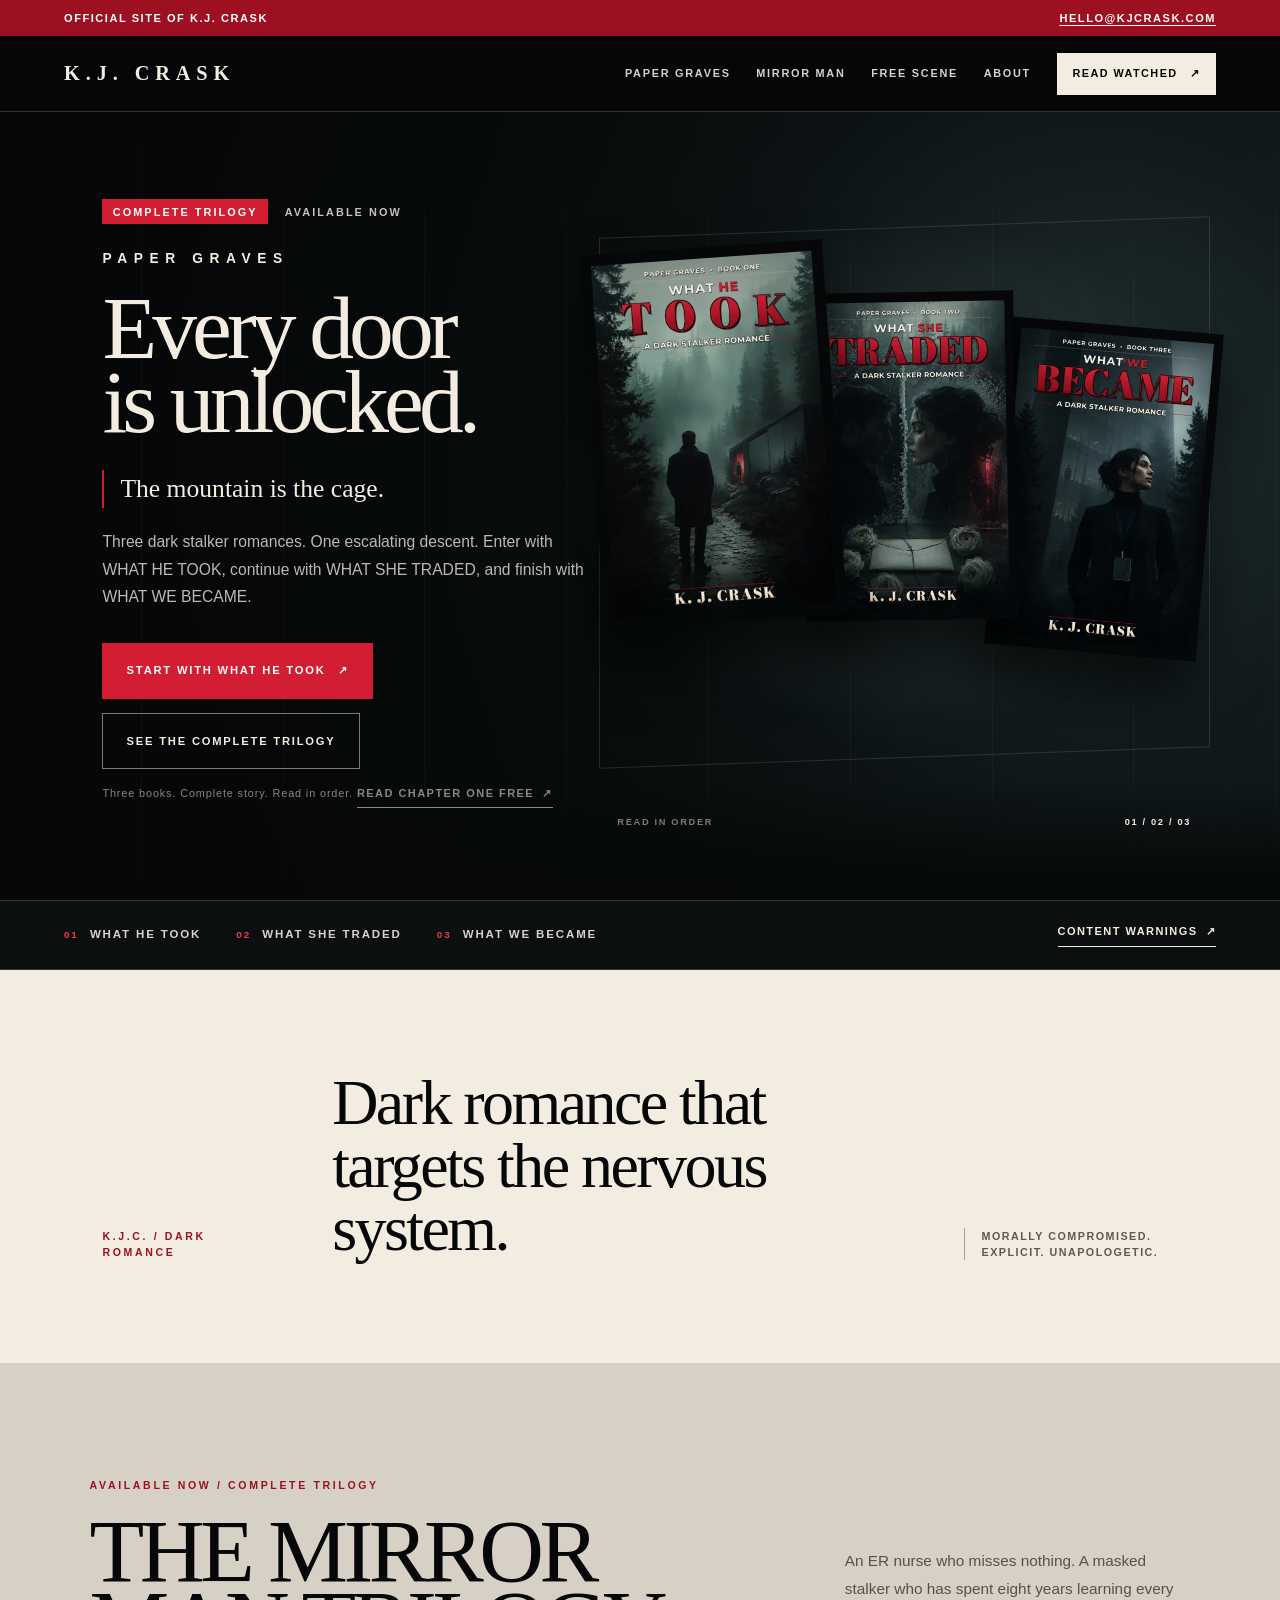
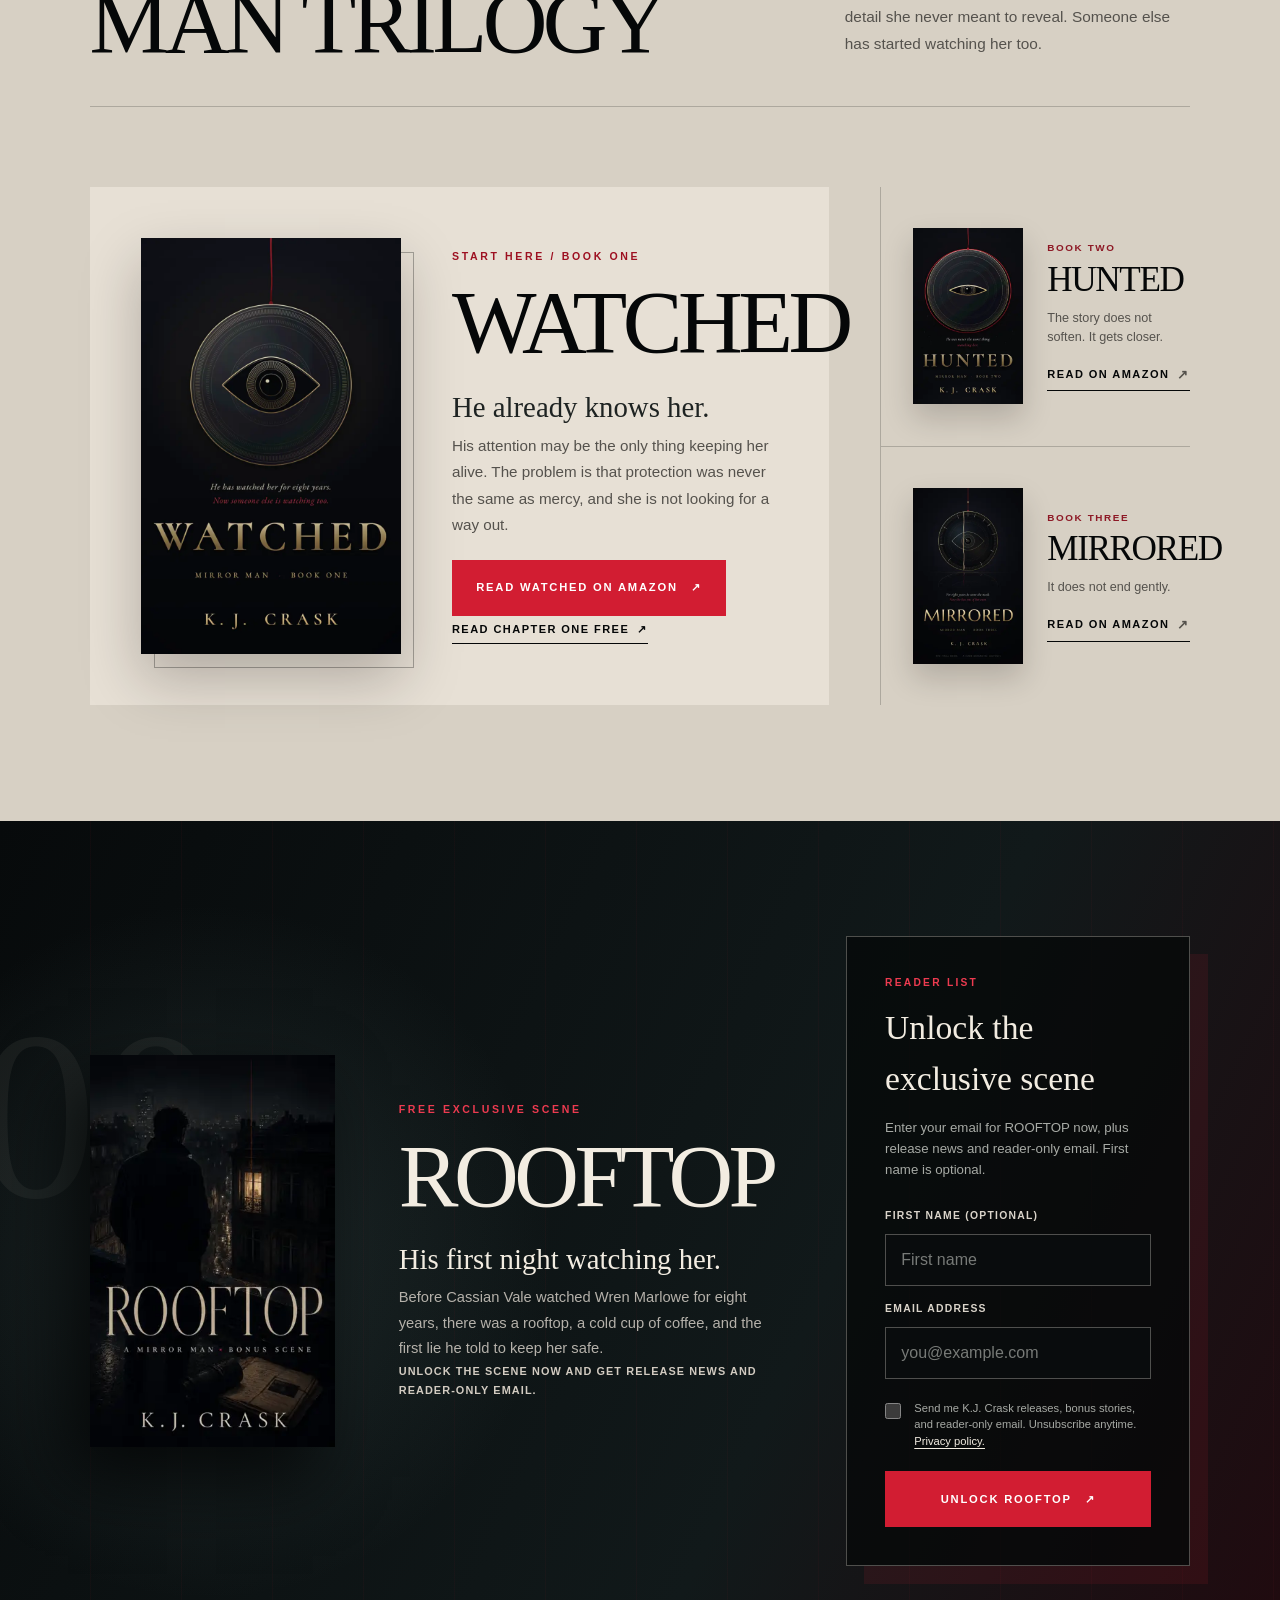
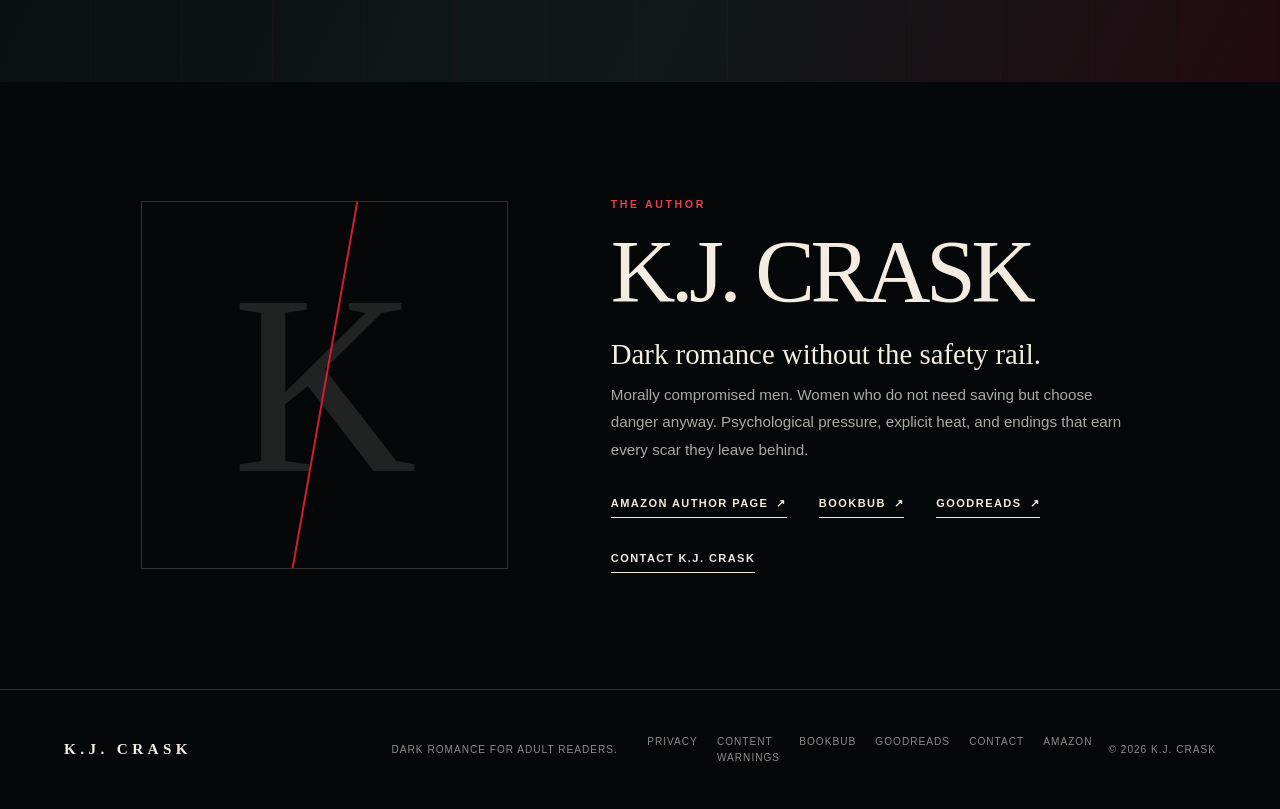
==== commit 11d3c300: "Analytics (GA4), ROOFTOP read online + EPUB download, first-chapter samples for WATCHED and WHAT HE " ====
--- a/index.html
+++ b/index.html
@@ -31,6 +31,15 @@
 <link rel="shortcut icon" href="/favicon.svg">
 <link rel="preload" as="image" imagesrcset="/images/web/paper-1-360.webp 360w, /images/web/paper-1-720.webp 720w" imagesizes="(max-width: 760px) 39vw, (max-width: 1200px) 24vw, 290px" fetchpriority="high">
 <link rel="stylesheet" href="/css/site.css">
+<script>
+/* Google Analytics 4 (property "Author Page", measurement ID G-R7Y7XKEFZ5). Skipped when the
+   browser sends Do Not Track or Global Privacy Control. */
+(function(){var n=navigator;if(n.doNotTrack==="1"||n.globalPrivacyControl===true)return;
+var s=document.createElement("script");s.async=true;s.src="https://www.googletagmanager.com/gtag/js?id=G-R7Y7XKEFZ5";document.head.appendChild(s);
+window.dataLayer=window.dataLayer||[];function gtag(){dataLayer.push(arguments);}window.gtag=gtag;
+gtag("js",new Date());gtag("config","G-R7Y7XKEFZ5",{anonymize_ip:true});})();
+</script>
+
 <script type="application/ld+json">
 {"@context":"https://schema.org","@graph":[
 {"@type":"Person","name":"K.J. Crask","url":"https://kjcrask.com","jobTitle":"Dark romance author","sameAs":["https://www.amazon.com/KJ-Crask/e/B0GSVF51K4","https://www.goodreads.com/author/show/71318446.K_J_Crask","https://www.bookbub.com/authors/k-j-crask"]},
@@ -87,7 +96,7 @@
         <a class="button button-primary" href="https://www.amazon.com/dp/B0HFGVGJD4" target="_blank" rel="noreferrer">Start with WHAT HE TOOK <span aria-hidden="true">&#8599;</span></a>
         <a class="button button-quiet" href="https://www.amazon.com/dp/B0HFGNT8FG" target="_blank" rel="noreferrer">See the complete trilogy</a>
       </div>
-      <p class="hero-trust">Three books. Complete story. Read in order.</p>
+      <p class="hero-trust">Three books. Complete story. Read in order. <a class="text-link" href="/sample/what-he-took/" data-event="sample_click" data-book="what-he-took" data-place="hero">Read chapter one free <span aria-hidden="true">&#8599;</span></a></p>
     </div>
 
     <div class="cover-theatre" id="paper-graves" aria-label="Paper Graves trilogy in reading order">
@@ -151,6 +160,7 @@
           <p class="watched-hook">He already knows her.</p>
           <p>His attention may be the only thing keeping her alive. The problem is that protection was never the same as mercy, and she is not looking for a way out.</p>
           <a class="button button-primary" href="https://www.amazon.com/dp/B0H9H7CQ5Z" target="_blank" rel="noreferrer">Read WATCHED on Amazon <span aria-hidden="true">&#8599;</span></a>
+          <a class="text-link" href="/sample/watched/" data-event="sample_click" data-book="watched" data-place="mirror-feature">Read chapter one free <span aria-hidden="true">&#8599;</span></a>
         </div>
       </article>
 
@@ -184,7 +194,7 @@
   <section class="reader-magnet" id="stay-close" aria-labelledby="rooftop-title">
     <div class="magnet-art">
       <span class="magnet-number" aria-hidden="true">00</span>
-      <img src="/images/web/rooftop-720.webp" srcset="/images/web/rooftop-360.webp 360w, /images/web/rooftop-720.webp 720w" sizes="(max-width: 760px) 62vw, 330px" width="720" height="1152" alt="ROOFTOP, an exclusive Mirror Man scene by K.J. Crask" loading="lazy">
+      <img src="/images/web/rooftop-720.webp" srcset="/images/web/rooftop-360.webp 360w, /images/web/rooftop-720.webp 720w" sizes="(max-width: 760px) 62vw, 330px" width="720" height="1151" alt="ROOFTOP, an exclusive Mirror Man scene by K.J. Crask" loading="lazy">
     </div>
     <div class="magnet-copy">
       <p class="micro-label">Free exclusive scene</p>
@@ -199,21 +209,20 @@
         <span class="form-label">Reader list</span>
         <strong>Unlock the exclusive scene</strong>
         <p class="form-intro">Enter your email for ROOFTOP now, plus release news and reader-only email. First name is optional.</p>
-        <form class="reader-form" id="reader-form" action="https://assets.mailerlite.com/jsonp/2176883/forms/192817568428328088/subscribe" method="post" aria-label="Get the ROOFTOP bonus scene">
+        <noscript><style>.reader-form{display:none}</style><p class="form-intro">This form needs JavaScript. You can get ROOFTOP directly from <a href="https://dl.bookfunnel.com/3jmhy2s88u">BookFunnel</a>, which asks for your email there instead.</p></noscript>
+          <form class="reader-form" id="reader-form" action="https://assets.mailerlite.com/jsonp/2176883/forms/192817568428328088/subscribe" method="post" aria-label="Get the ROOFTOP bonus scene">
           <input type="hidden" name="ml-submit" value="1">
           <input type="hidden" name="anticsrf" value="true">
           <label for="reader-name">First name <span aria-hidden="true">(optional)</span></label>
           <input id="reader-name" name="fields[name]" type="text" placeholder="First name" autocomplete="given-name" maxlength="100">
           <label for="reader-email">Email address</label>
           <input id="reader-email" name="fields[email]" type="email" placeholder="you@example.com" autocomplete="email" inputmode="email" maxlength="254" required>
-          <label class="honeypot" aria-hidden="true">Leave this field empty
-            <input name="website" type="text" tabindex="-1" autocomplete="off">
-          </label>
           <label class="consent-row">
             <input name="consent" type="checkbox" value="yes" required>
             <span>Send me K.J. Crask releases, bonus stories, and reader-only email. Unsubscribe anytime. <a href="/privacy/">Privacy policy.</a></span>
           </label>
           <p class="form-error" role="alert" id="form-error" hidden></p>
+          <p class="form-intro" id="form-fallback" hidden>Already on the list, or still stuck? <a href="https://dl.bookfunnel.com/jji6oi7ijr" target="_blank" rel="noreferrer">Read ROOFTOP here</a>.</p>
           <button class="button button-primary form-button" type="submit" id="form-button">Unlock ROOFTOP <span aria-hidden="true">&#8599;</span></button>
         </form>
       </div>
@@ -221,7 +230,7 @@
         <span class="form-label">Access unlocked</span>
         <strong>You&#8217;re in.</strong>
         <p>ROOFTOP is ready below. We also sent you one email: open it and confirm your address so release news reaches you.</p>
-        <a class="button button-primary" href="https://dl.bookfunnel.com/3jmhy2s88u" target="_blank" rel="noreferrer">Read ROOFTOP <span aria-hidden="true">&#8599;</span></a>
+        <a class="button button-primary" href="https://dl.bookfunnel.com/jji6oi7ijr" target="_blank" rel="noreferrer">Read ROOFTOP <span aria-hidden="true">&#8599;</span></a>
       </div>
     </div>
   </section>
